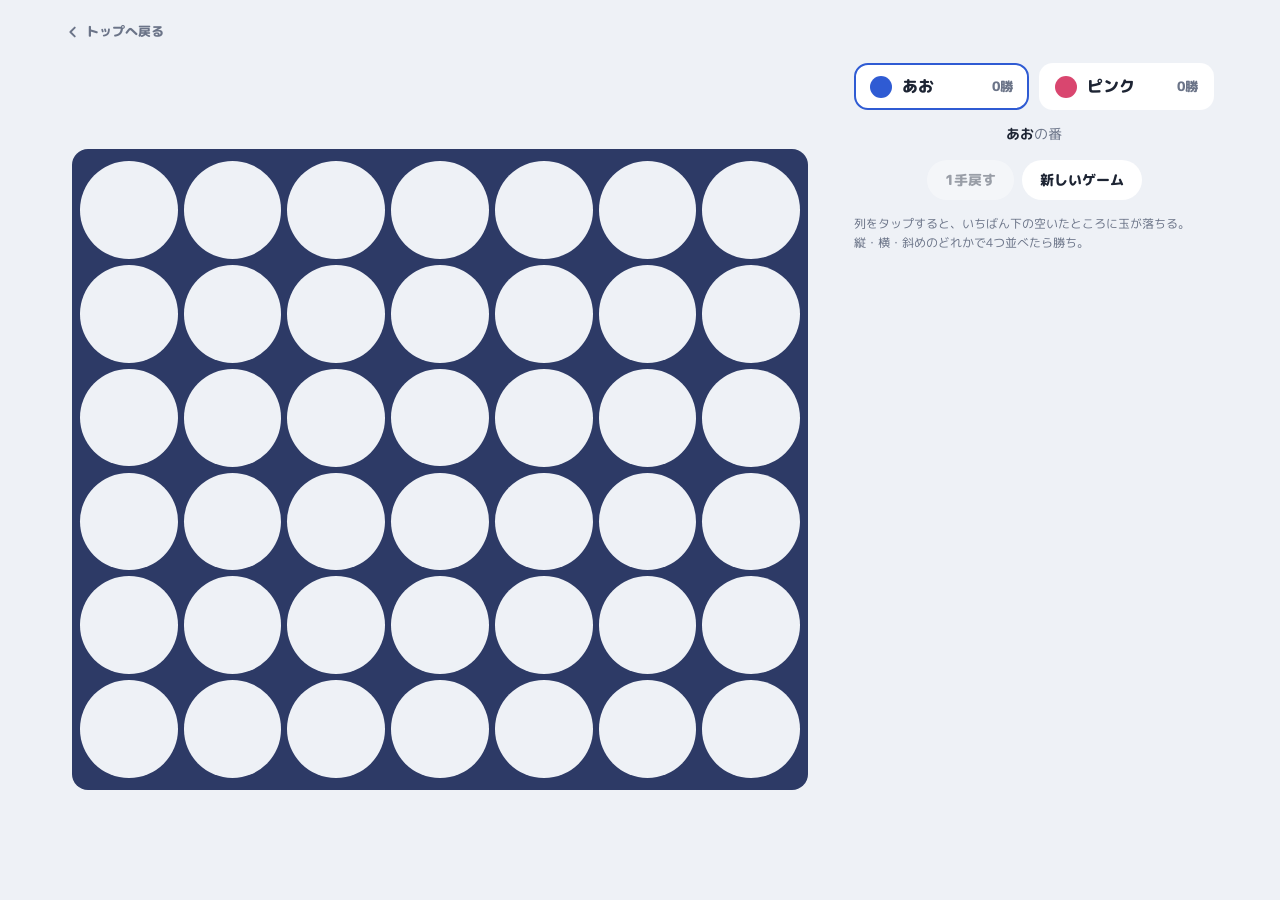
==== games/connect4.html @ a849fa0b "Add Connect 4, 5x5 shogi, and Nim Three new pass-and-play games, each linked from the top page with " ====
<!doctype html>
<html lang="ja">
<head>
<meta charset="utf-8">
<meta name="viewport" content="width=device-width, initial-scale=1, viewport-fit=cover">
<title>コネクト4</title>
<link rel="preconnect" href="https://fonts.googleapis.com">
<link rel="stylesheet" href="https://fonts.googleapis.com/css2?family=M+PLUS+Rounded+1c:wght@500;800&display=swap">
<link rel="stylesheet" href="../assets/site.css">
<style>
[hidden]{display:none!important}
/* Layout: one-screen board. Turn strip, 7x6 frame, controls, rule line. */
:root{--frame:#2d3a66; --hole:#eef1f6}
@media (prefers-color-scheme: dark){:root:not([data-theme="light"]){--frame:#33427a; --hole:#141824}}
:root[data-theme="dark"]{--frame:#33427a; --hole:#141824}
.scores{display:grid;grid-template-columns:1fr 1fr;gap:10px}
.pl{background:var(--card);border-radius:14px;padding:10px 14px;display:flex;align-items:center;gap:10px;font-weight:800;border:2px solid transparent;transition:border-color .2s}
.pl .mk{width:22px;height:22px;border-radius:50%}
#s1 .mk{background:var(--p1)} #s2 .mk{background:var(--p2)}
#s1.on{border-color:var(--p1)} #s2.on{border-color:var(--p2)}
.pl .w{margin-left:auto;font-size:13px;color:var(--muted);font-variant-numeric:tabular-nums}
.msg{text-align:center;font-size:14px;color:var(--muted);min-height:20px;margin:0}
.msg b{color:var(--fg)}
.frame{background:var(--frame);border-radius:16px;padding:8px;display:grid;grid-template-columns:repeat(7,1fr);gap:6px}
.col{display:grid;grid-template-rows:repeat(6,1fr);gap:6px;border:0;padding:4px 0;border-radius:10px;background:transparent;cursor:pointer}
.col:hover,.col:focus-visible{background:rgba(255,255,255,.08);outline:none}
.col:disabled{cursor:default;background:transparent}
.h{aspect-ratio:1;border-radius:50%;background:var(--hole);position:relative;overflow:hidden}
.h i{position:absolute;inset:0;border-radius:50%}
.h i.a{background:var(--p1)} .h i.b{background:var(--p2)}
.h i.drop{animation:drop var(--d) cubic-bezier(.4,0,1,1)}
.h.win{box-shadow:0 0 0 3px var(--hl)}
@keyframes drop{from{transform:translateY(var(--from))}to{transform:translateY(0)}}
.ctl{display:flex;gap:8px;justify-content:center;flex-wrap:wrap}
.ctl button{font-family:var(--font);font-size:14px;font-weight:800;border:0;border-radius:999px;padding:10px 18px;background:var(--card);color:var(--fg);cursor:pointer}
.ctl button:disabled{opacity:.4}
.ctl button:focus-visible{outline:2px solid var(--fg);outline-offset:2px}
.rule{font-size:12px;color:var(--muted);text-align:center;line-height:1.6;margin:0}
@media (prefers-reduced-motion:reduce){.h i.drop{animation:none}}
/* PC：盤面を画面の高さに合わせて大きく */
@media (min-width:880px) and (min-aspect-ratio:1/1){
  .frame.stage{max-width:min(720px,calc((100dvh - 110px) * 7 / 6))}
  .rule{text-align:left}}
</style>
</head>
<body class="game split">
<a class="back" href="../index.html"><svg viewBox="0 0 16 16" aria-hidden="true"><path d="M10 3 5 8l5 5" fill="none" stroke="currentColor" stroke-width="2.2" stroke-linecap="round" stroke-linejoin="round"/></svg>トップへ戻る</a>
<div class="top">
<div class="scores">
  <div class="pl" id="s1"><span class="mk"></span>あお<span class="w" id="w1">0勝</span></div>
  <div class="pl" id="s2"><span class="mk"></span>ピンク<span class="w" id="w2">0勝</span></div>
</div>
<p class="msg" id="msg"></p>
</div>
<div class="frame stage" id="frame"></div>
<div class="bottom">
<div class="ctl"><button id="undo">1手戻す</button><button id="new">新しいゲーム</button></div>
<p class="rule">列をタップすると、いちばん下の空いたところに玉が落ちる。<br>縦・横・斜めのどれかで4つ並べたら勝ち。</p>
</div>
<script>
const R=6,C=7;let B,turn,hist,over,wins=[0,0,0],last=null,winCells=[];
const frame=document.getElementById('frame');
function reset(){B=Array.from({length:R},()=>Array(C).fill(0));turn=Math.random()<.5?1:2;hist=[];over=false;last=null;winCells=[];draw();}
function drop(c){
  if(over)return;let r=R-1;while(r>=0&&B[r][c])r--;if(r<0)return;
  hist.push(c);B[r][c]=turn;last=[r,c];
  const w=four(r,c);
  if(w){over=turn;winCells=w;wins[turn]++;}
  else if(B[0].every(v=>v))over=-1;
  else turn=3-turn;
  draw();
}
function four(r,c){
  const p=B[r][c];
  for(const [dr,dc] of [[0,1],[1,0],[1,1],[1,-1]]){
    const cells=[[r,c]];
    for(const s of [1,-1]){let a=r+dr*s,b=c+dc*s;while(a>=0&&a<R&&b>=0&&b<C&&B[a][b]===p){cells.push([a,b]);a+=dr*s;b+=dc*s;}}
    if(cells.length>=4)return cells;
  }return null;
}
function undo(){
  if(!hist.length)return;
  if(over>0)wins[over]--;
  const c=hist.pop();let r=0;while(!B[r][c])r++;const p=B[r][c];B[r][c]=0;
  turn=p;over=false;winCells=[];last=null;draw();
}
function draw(){
  frame.innerHTML='';
  for(let c=0;c<C;c++){
    const col=document.createElement('button');col.className='col';col.setAttribute('aria-label',`${c+1}列目に落とす`);
    col.disabled=!!over||!!B[0][c];col.onclick=()=>drop(c);
    for(let r=0;r<R;r++){
      const h=document.createElement('div');h.className='h'+(winCells.some(([a,b])=>a===r&&b===c)?' win':'');
      if(B[r][c]){const i=document.createElement('i');i.className=B[r][c]===1?'a':'b';
        if(last&&last[0]===r&&last[1]===c){i.classList.add('drop');i.style.setProperty('--from',`-${(r+1)*118}%`);i.style.setProperty('--d',`${.12+r*.05}s`);}
        h.appendChild(i);}
      col.appendChild(h);
    }
    frame.appendChild(col);
  }
  const nm=p=>p===1?'あお':'ピンク';
  document.getElementById('s1').classList.toggle('on',!over&&turn===1);
  document.getElementById('s2').classList.toggle('on',!over&&turn===2);
  document.getElementById('w1').textContent=wins[1]+'勝';document.getElementById('w2').textContent=wins[2]+'勝';
  document.getElementById('msg').innerHTML=over===-1?'<b>引き分け</b>（盤が埋まった）':over?`<b>${nm(over)}の勝ち！</b>`:`<b>${nm(turn)}</b>の番`;
  document.getElementById('undo').disabled=!hist.length;
}
document.getElementById('undo').onclick=undo;
document.getElementById('new').onclick=reset;
reset();
</script>
</body>
</html>
---- assets/site.css ----
/* 共通テーマ：全ページで使う色・フォント・ゲーム画面の土台・「トップへ戻る」リンク */
:root{
  --bg:#eef1f6; --fg:#1d2433; --muted:#6b7488; --card:#ffffff; --hl:#f0b429;
  --p1:#2f5bd3; --p2:#d9466f; --p1-soft:rgba(47,91,211,.18); --p2-soft:rgba(217,70,111,.18);
  --font:"M PLUS Rounded 1c","Hiragino Maru Gothic ProN","Hiragino Sans",system-ui,sans-serif;
}
@media (prefers-color-scheme: dark){:root:not([data-theme="light"]){
  --bg:#141824; --fg:#e8ecf4; --muted:#8e97ab; --card:#1c2130;
  --p1:#6f92ff; --p2:#ff7096; --p1-soft:rgba(111,146,255,.22); --p2-soft:rgba(255,112,150,.22); color-scheme:dark}}
:root[data-theme="dark"]{
  --bg:#141824; --fg:#e8ecf4; --muted:#8e97ab; --card:#1c2130;
  --p1:#6f92ff; --p2:#ff7096; --p1-soft:rgba(111,146,255,.22); --p2-soft:rgba(255,112,150,.22); color-scheme:dark}

body{background:var(--bg);color:var(--fg);font-family:var(--font)}

/* ゲーム画面：1画面に収まる縦並び */
html:has(body.game){height:100%}
body.game{height:100%;margin:0 auto;max-width:480px;box-sizing:border-box;
  padding-left:max(16px,env(safe-area-inset-left,0px));padding-right:max(16px,env(safe-area-inset-right,0px));padding-block:8px 12px;
  display:flex;flex-direction:column;gap:12px;-webkit-tap-highlight-color:transparent;user-select:none}

/* 左上の「トップへ戻る」 */
.back{align-self:flex-start;display:inline-flex;align-items:center;gap:6px;margin-left:-10px;padding:6px 12px 6px 10px;
  border-radius:999px;color:var(--muted);font-family:var(--font);font-size:13px;font-weight:800;text-decoration:none;
  transition:color .15s,background-color .15s}
.back svg{width:14px;height:14px}
.back:hover{color:var(--fg);background:var(--card)}
.back:focus-visible{outline:2px solid var(--hl);outline-offset:2px}

/* PC・横長画面：盤面（.stage）を左、点数や操作（.top / .bottom）を右に並べる。
   スマホでは .top / .bottom は display:contents なので、今までどおりの縦1列。 */
.top,.bottom{display:contents}
@media (min-width:880px) and (min-aspect-ratio:1/1){
  body.game.split{max-width:1180px;display:grid;grid-template-columns:minmax(0,1fr) 360px;
    grid-template-rows:auto auto auto 1fr;column-gap:40px;row-gap:16px;padding-block:16px 24px}
  body.game.split > .back{grid-column:1/-1}
  body.game.split > .stage{grid-column:1;grid-row:2/5;align-self:center;justify-self:center;width:100%}
  body.game.split > .top,body.game.split > .bottom{grid-column:2;display:flex;flex-direction:column;gap:14px}
  body.game.split > .bottom{grid-row:3}
}
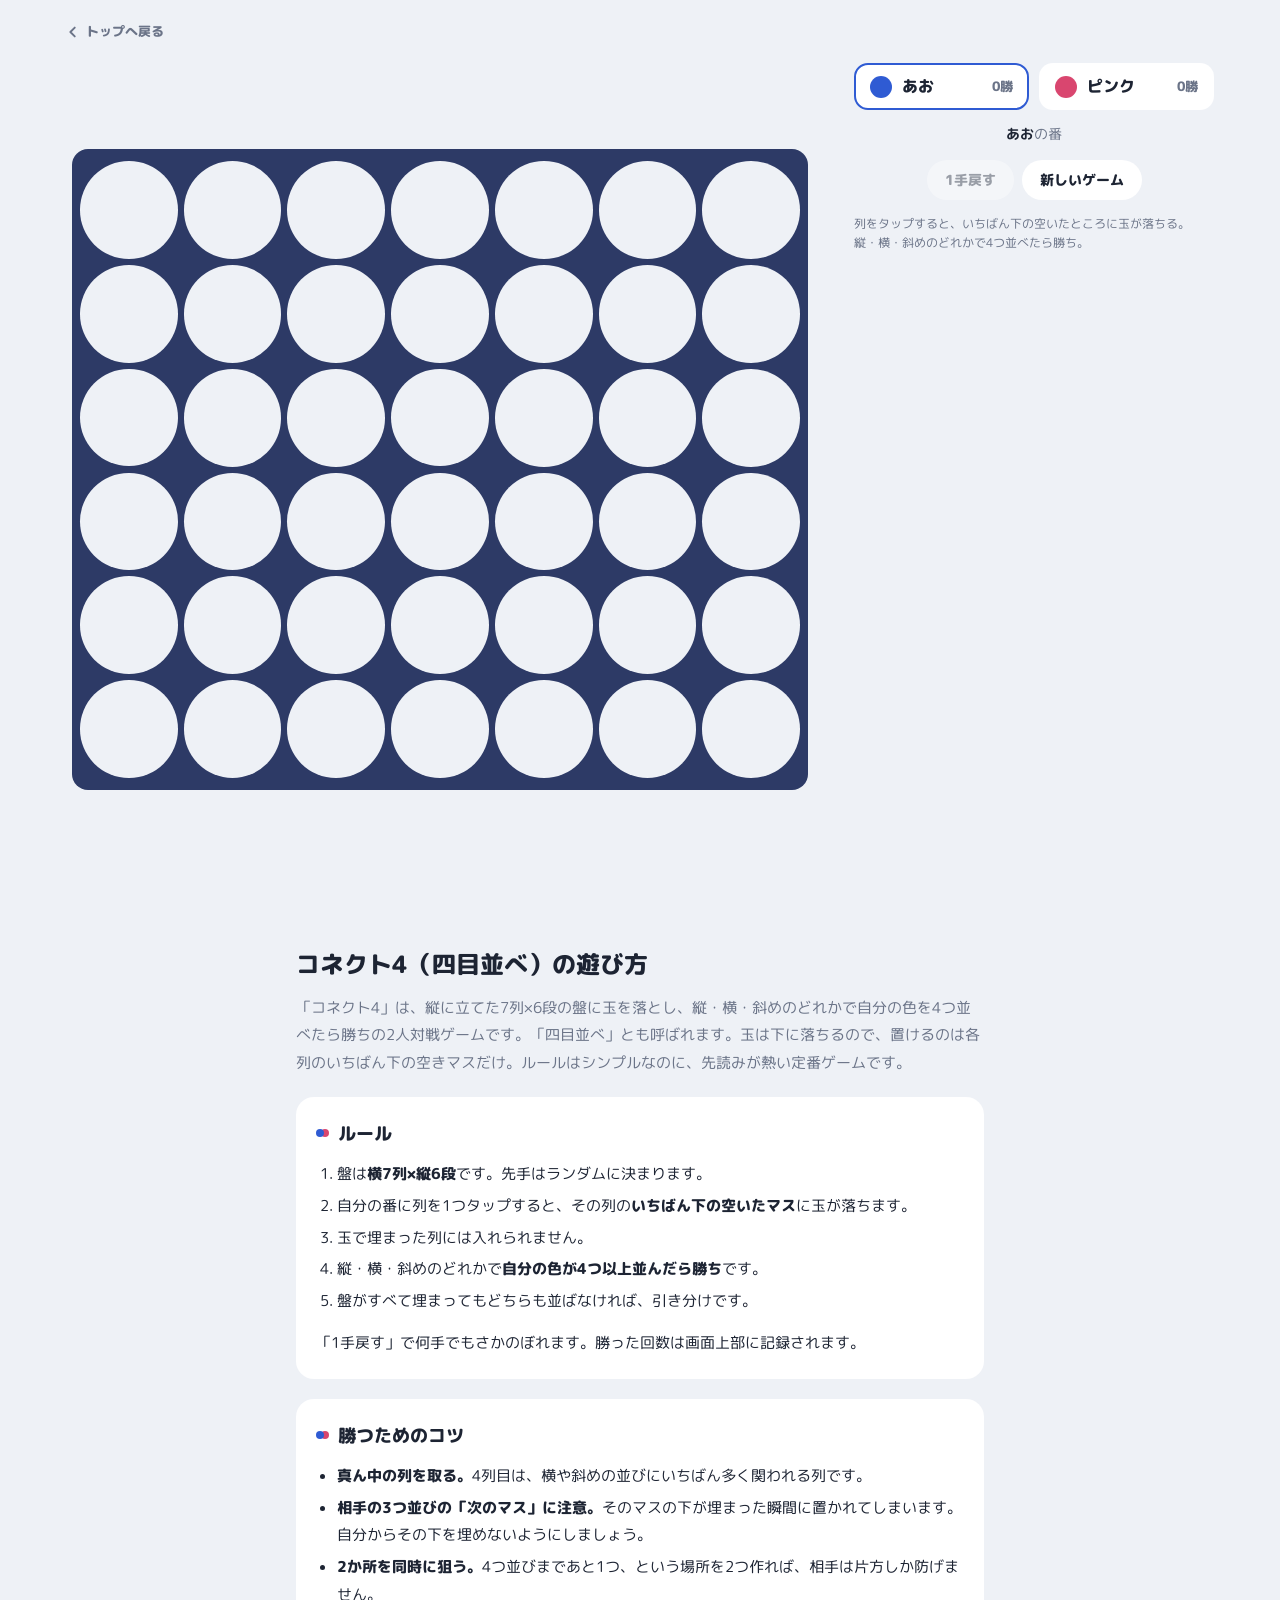
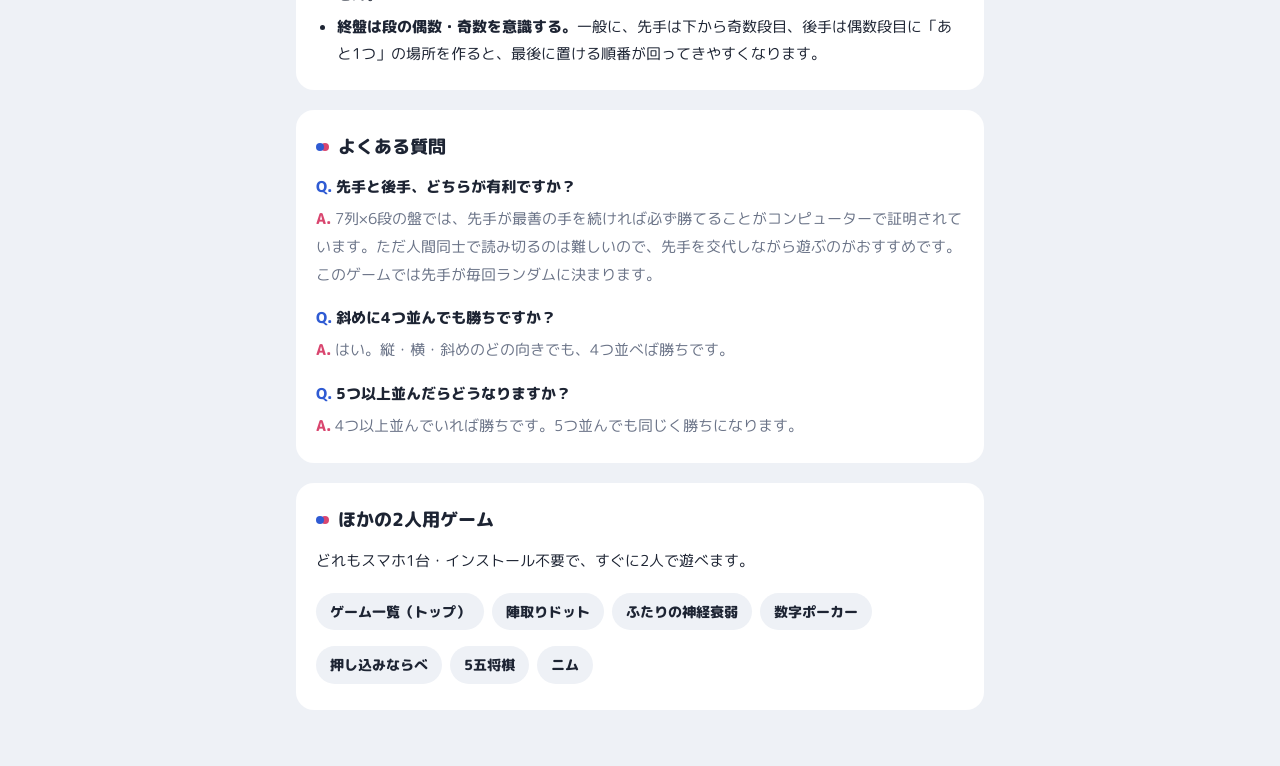
==== commit 2e590a76: "Add SEO basics: guides, meta tags, structured data, OG images - Game pages: how-to-play guide below " ====
--- a/games/connect4.html
+++ b/games/connect4.html
@@ -3,7 +3,103 @@
 <head>
 <meta charset="utf-8">
 <meta name="viewport" content="width=device-width, initial-scale=1, viewport-fit=cover">
-<title>コネクト4</title>
+<title>コネクト4（四目並べ）｜2人対戦・無料・スマホ1台 - ふたりあそび</title>
+<meta name="description" content="7列×6段の盤に玉を落として、縦・横・斜めに4つ並べたら勝ち。定番の四目並べ「コネクト4」をスマホ1台・ブラウザで2人対戦。インストール不要・無料で、すぐ遊べます。">
+<link rel="canonical" href="https://futari-asobi.pages.dev/games/connect4">
+<meta property="og:type" content="website">
+<meta property="og:site_name" content="ふたりあそび">
+<meta property="og:locale" content="ja_JP">
+<meta property="og:title" content="コネクト4（四目並べ）｜2人対戦・無料・スマホ1台 - ふたりあそび">
+<meta property="og:description" content="7列×6段の盤に玉を落として、縦・横・斜めに4つ並べたら勝ち。定番の四目並べ「コネクト4」をスマホ1台・ブラウザで2人対戦。インストール不要・無料で、すぐ遊べます。">
+<meta property="og:url" content="https://futari-asobi.pages.dev/games/connect4">
+<meta property="og:image" content="https://futari-asobi.pages.dev/assets/og/connect4.png">
+<meta property="og:image:width" content="1200">
+<meta property="og:image:height" content="630">
+<meta property="og:image:alt" content="コネクト4 - ふたりあそび">
+<meta name="twitter:card" content="summary_large_image">
+<meta name="twitter:title" content="コネクト4（四目並べ）｜2人対戦・無料・スマホ1台 - ふたりあそび">
+<meta name="twitter:description" content="7列×6段の盤に玉を落として、縦・横・斜めに4つ並べたら勝ち。定番の四目並べ「コネクト4」をスマホ1台・ブラウザで2人対戦。インストール不要・無料で、すぐ遊べます。">
+<meta name="twitter:image" content="https://futari-asobi.pages.dev/assets/og/connect4.png">
+<link rel="icon" href="../assets/favicon.svg" type="image/svg+xml">
+<script type="application/ld+json">
+{
+ "@context": "https://schema.org",
+ "@graph": [
+  {
+   "@type": "WebApplication",
+   "@id": "https://futari-asobi.pages.dev/games/connect4#app",
+   "name": "コネクト4（四目並べ）",
+   "url": "https://futari-asobi.pages.dev/games/connect4",
+   "description": "7列×6段の盤に玉を落として、縦・横・斜めに4つ並べたら勝ち。定番の四目並べ「コネクト4」をスマホ1台・ブラウザで2人対戦。インストール不要・無料で、すぐ遊べます。",
+   "image": "https://futari-asobi.pages.dev/assets/og/connect4.png",
+   "inLanguage": "ja",
+   "applicationCategory": "GameApplication",
+   "applicationSubCategory": "2人対戦ゲーム",
+   "operatingSystem": "Any",
+   "browserRequirements": "JavaScriptが動くWebブラウザ",
+   "isAccessibleForFree": true,
+   "offers": {
+    "@type": "Offer",
+    "price": "0",
+    "priceCurrency": "JPY"
+   },
+   "isPartOf": {
+    "@type": "WebSite",
+    "@id": "https://futari-asobi.pages.dev/#website",
+    "name": "ふたりあそび",
+    "url": "https://futari-asobi.pages.dev/"
+   }
+  },
+  {
+   "@type": "BreadcrumbList",
+   "itemListElement": [
+    {
+     "@type": "ListItem",
+     "position": 1,
+     "name": "ふたりあそび",
+     "item": "https://futari-asobi.pages.dev/"
+    },
+    {
+     "@type": "ListItem",
+     "position": 2,
+     "name": "コネクト4",
+     "item": "https://futari-asobi.pages.dev/games/connect4"
+    }
+   ]
+  },
+  {
+   "@type": "FAQPage",
+   "@id": "https://futari-asobi.pages.dev/games/connect4#faq",
+   "mainEntity": [
+    {
+     "@type": "Question",
+     "name": "先手と後手、どちらが有利ですか？",
+     "acceptedAnswer": {
+      "@type": "Answer",
+      "text": "7列×6段の盤では、先手が最善の手を続ければ必ず勝てることがコンピューターで証明されています。ただ人間同士で読み切るのは難しいので、先手を交代しながら遊ぶのがおすすめです。このゲームでは先手が毎回ランダムに決まります。"
+     }
+    },
+    {
+     "@type": "Question",
+     "name": "斜めに4つ並んでも勝ちですか？",
+     "acceptedAnswer": {
+      "@type": "Answer",
+      "text": "はい。縦・横・斜めのどの向きでも、4つ並べば勝ちです。"
+     }
+    },
+    {
+     "@type": "Question",
+     "name": "5つ以上並んだらどうなりますか？",
+     "acceptedAnswer": {
+      "@type": "Answer",
+      "text": "4つ以上並んでいれば勝ちです。5つ並んでも同じく勝ちになります。"
+     }
+    }
+   ]
+  }
+ ]
+}
+</script>
 <link rel="preconnect" href="https://fonts.googleapis.com">
 <link rel="stylesheet" href="https://fonts.googleapis.com/css2?family=M+PLUS+Rounded+1c:wght@500;800&display=swap">
 <link rel="stylesheet" href="../assets/site.css">
@@ -43,7 +139,8 @@
   .rule{text-align:left}}
 </style>
 </head>
-<body class="game split">
+<body>
+<main class="game split">
 <a class="back" href="../index.html"><svg viewBox="0 0 16 16" aria-hidden="true"><path d="M10 3 5 8l5 5" fill="none" stroke="currentColor" stroke-width="2.2" stroke-linecap="round" stroke-linejoin="round"/></svg>トップへ戻る</a>
 <div class="top">
 <div class="scores">
@@ -57,6 +154,57 @@
 <div class="ctl"><button id="undo">1手戻す</button><button id="new">新しいゲーム</button></div>
 <p class="rule">列をタップすると、いちばん下の空いたところに玉が落ちる。<br>縦・横・斜めのどれかで4つ並べたら勝ち。</p>
 </div>
+</main>
+
+<article class="guide">
+<h1>コネクト4（四目並べ）の遊び方</h1>
+<p class="intro">「コネクト4」は、縦に立てた7列×6段の盤に玉を落とし、縦・横・斜めのどれかで自分の色を4つ並べたら勝ちの2人対戦ゲームです。「四目並べ」とも呼ばれます。玉は下に落ちるので、置けるのは各列のいちばん下の空きマスだけ。ルールはシンプルなのに、先読みが熱い定番ゲームです。</p>
+<section>
+<h2>ルール</h2>
+<ol>
+<li>盤は<b>横7列×縦6段</b>です。先手はランダムに決まります。</li>
+<li>自分の番に列を1つタップすると、その列の<b>いちばん下の空いたマス</b>に玉が落ちます。</li>
+<li>玉で埋まった列には入れられません。</li>
+<li>縦・横・斜めのどれかで<b>自分の色が4つ以上並んだら勝ち</b>です。</li>
+<li>盤がすべて埋まってもどちらも並ばなければ、引き分けです。</li>
+</ol>
+<p>「1手戻す」で何手でもさかのぼれます。勝った回数は画面上部に記録されます。</p>
+</section>
+<section>
+<h2>勝つためのコツ</h2>
+<ul>
+<li><b>真ん中の列を取る。</b>4列目は、横や斜めの並びにいちばん多く関われる列です。</li>
+<li><b>相手の3つ並びの「次のマス」に注意。</b>そのマスの下が埋まった瞬間に置かれてしまいます。自分からその下を埋めないようにしましょう。</li>
+<li><b>2か所を同時に狙う。</b>4つ並びまであと1つ、という場所を2つ作れば、相手は片方しか防げません。</li>
+<li><b>終盤は段の偶数・奇数を意識する。</b>一般に、先手は下から奇数段目、後手は偶数段目に「あと1つ」の場所を作ると、最後に置ける順番が回ってきやすくなります。</li>
+</ul>
+</section>
+<section>
+<h2>よくある質問</h2>
+<dl>
+<dt>先手と後手、どちらが有利ですか？</dt>
+<dd>7列×6段の盤では、先手が最善の手を続ければ必ず勝てることがコンピューターで証明されています。ただ人間同士で読み切るのは難しいので、先手を交代しながら遊ぶのがおすすめです。このゲームでは先手が毎回ランダムに決まります。</dd>
+<dt>斜めに4つ並んでも勝ちですか？</dt>
+<dd>はい。縦・横・斜めのどの向きでも、4つ並べば勝ちです。</dd>
+<dt>5つ以上並んだらどうなりますか？</dt>
+<dd>4つ以上並んでいれば勝ちです。5つ並んでも同じく勝ちになります。</dd>
+</dl>
+</section>
+<section class="more">
+<h2>ほかの2人用ゲーム</h2>
+<p>どれもスマホ1台・インストール不要で、すぐに2人で遊べます。</p>
+<ul>
+<li><a href="../index.html">ゲーム一覧（トップ）</a></li>
+<li><a href="dots.html">陣取りドット</a></li>
+<li><a href="memory.html">ふたりの神経衰弱</a></li>
+<li><a href="number-poker.html">数字ポーカー</a></li>
+<li><a href="push.html">押し込みならべ</a></li>
+<li><a href="gogo-shogi.html">5五将棋</a></li>
+<li><a href="nim.html">ニム</a></li>
+</ul>
+</section>
+</article>
+
 <script>
 const R=6,C=7;let B,turn,hist,over,wins=[0,0,0],last=null,winCells=[];
 const frame=document.getElementById('frame');
--- a/assets/site.css
+++ b/assets/site.css
@@ -11,11 +11,10 @@
   --bg:#141824; --fg:#e8ecf4; --muted:#8e97ab; --card:#1c2130;
   --p1:#6f92ff; --p2:#ff7096; --p1-soft:rgba(111,146,255,.22); --p2-soft:rgba(255,112,150,.22); color-scheme:dark}
 
-body{background:var(--bg);color:var(--fg);font-family:var(--font)}
+body{margin:0;background:var(--bg);color:var(--fg);font-family:var(--font)}
 
-/* ゲーム画面：1画面に収まる縦並び */
-html:has(body.game){height:100%}
-body.game{height:100%;margin:0 auto;max-width:480px;box-sizing:border-box;
+/* ゲーム画面：<main class="game"> が1画面ぶんの高さ。解説文（.guide）はその下にスクロールして読む */
+.game{min-height:100vh;min-height:100svh;margin:0 auto;max-width:480px;box-sizing:border-box;
   padding-left:max(16px,env(safe-area-inset-left,0px));padding-right:max(16px,env(safe-area-inset-right,0px));padding-block:8px 12px;
   display:flex;flex-direction:column;gap:12px;-webkit-tap-highlight-color:transparent;user-select:none}
 
@@ -31,10 +30,34 @@
    スマホでは .top / .bottom は display:contents なので、今までどおりの縦1列。 */
 .top,.bottom{display:contents}
 @media (min-width:880px) and (min-aspect-ratio:1/1){
-  body.game.split{max-width:1180px;display:grid;grid-template-columns:minmax(0,1fr) 360px;
+  .game.split{max-width:1180px;display:grid;grid-template-columns:minmax(0,1fr) 360px;
     grid-template-rows:auto auto auto 1fr;column-gap:40px;row-gap:16px;padding-block:16px 24px}
-  body.game.split > .back{grid-column:1/-1}
-  body.game.split > .stage{grid-column:1;grid-row:2/5;align-self:center;justify-self:center;width:100%}
-  body.game.split > .top,body.game.split > .bottom{grid-column:2;display:flex;flex-direction:column;gap:14px}
-  body.game.split > .bottom{grid-row:3}
+  .game.split > .back{grid-column:1/-1}
+  .game.split > .stage{grid-column:1;grid-row:2/5;align-self:center;justify-self:center;width:100%}
+  .game.split > .top,.game.split > .bottom{grid-column:2;display:flex;flex-direction:column;gap:14px}
+  .game.split > .bottom{grid-row:3}
 }
+
+/* ゲーム画面の下の解説文：遊び方・コツ・よくある質問 */
+.guide{max-width:720px;margin:0 auto;box-sizing:border-box;
+  padding:48px max(16px,env(safe-area-inset-right,0px)) 56px max(16px,env(safe-area-inset-left,0px));
+  font-size:15px;line-height:1.85;color:var(--fg)}
+.guide h1{font-size:24px;font-weight:800;line-height:1.4;margin:0 0 12px}
+.guide .intro{margin:0 0 8px;color:var(--muted)}
+.guide section{background:var(--guide-panel,var(--card));border-radius:18px;padding:20px 20px 8px;margin-top:20px}
+.guide h2{font-size:18px;font-weight:800;margin:0 0 10px;display:flex;align-items:center;gap:8px}
+.guide h2::before{content:"";width:8px;height:8px;border-radius:50%;background:var(--p1);box-shadow:5px 0 0 var(--p2);margin-right:6px;flex:none}
+.guide h3{font-size:15px;font-weight:800;margin:16px 0 4px}
+.guide ol,.guide ul{margin:0 0 14px;padding-left:1.4em}
+.guide li{margin:4px 0}
+.guide li b,.guide p b{font-weight:800}
+.guide p{margin:0 0 14px}
+.guide dl{margin:0}
+.guide dt{font-weight:800;margin-top:4px}
+.guide dt::before{content:"Q. ";color:var(--p1)}
+.guide dd{margin:4px 0 16px;color:var(--muted)}
+.guide dd::before{content:"A. ";color:var(--p2);font-weight:800}
+.guide .more ul{list-style:none;padding:0;display:flex;flex-wrap:wrap;gap:8px}
+.guide .more a{display:inline-block;padding:6px 14px;border-radius:999px;background:var(--bg);color:var(--fg);font-size:14px;font-weight:800;text-decoration:none}
+.guide .more a:hover{color:var(--p1)}
+.guide .more a:focus-visible{outline:2px solid var(--hl);outline-offset:2px}
